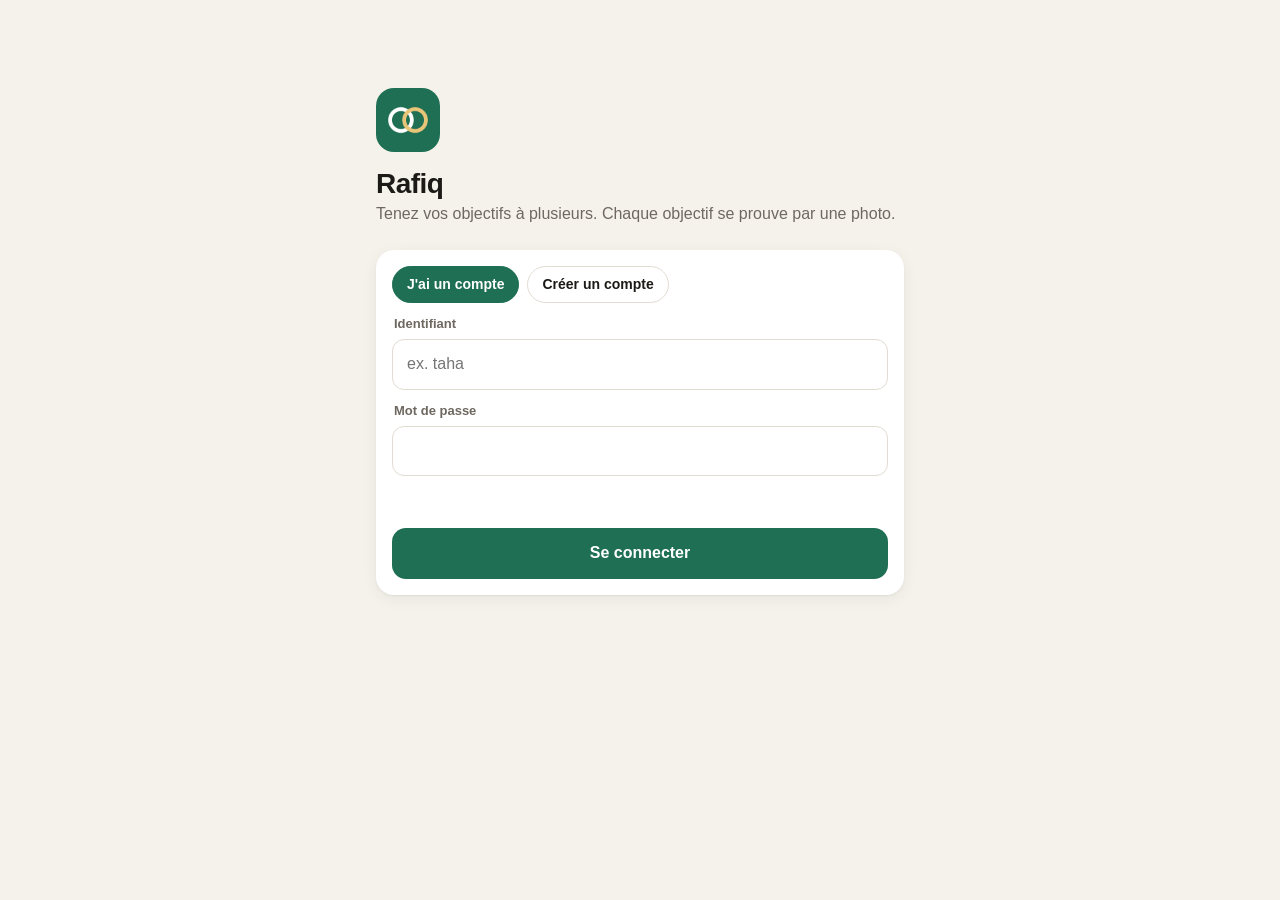
==== index.html @ 392044e3 "Preuves : galerie par jour, grille par personne, visionneuse plein écran Co-Authored-By: Claude Opus" ====
<!doctype html>
<html lang="fr">
<head>
  <meta charset="utf-8">
  <meta name="viewport" content="width=device-width, initial-scale=1, viewport-fit=cover">
  <title>Rafiq</title>
  <meta name="description" content="Tenir ses objectifs à plusieurs, avec des preuves.">
  <meta name="theme-color" content="#1F6F54">
  <meta name="apple-mobile-web-app-capable" content="yes">
  <meta name="mobile-web-app-capable" content="yes">
  <meta name="apple-mobile-web-app-status-bar-style" content="default">
  <meta name="apple-mobile-web-app-title" content="Rafiq">
  <link rel="apple-touch-icon" href="icones/apple-180.png">
  <link rel="icon" href="icones/192.png">
  <link rel="manifest" href="manifest.webmanifest">
  <link rel="stylesheet" href="style.css?v=2">
</head>
<body>
  <div id="app"></div>
  <div id="toast" role="status" aria-live="polite"></div>
  <script src="config.js?v=1"></script>
  <script src="vendor/supabase.js"></script>
  <script src="vendor/adhan.js"></script>
  <script src="app.js?v=2"></script>
</body>
</html>
---- style.css ----
:root {
  --fond: #F5F2EC;
  --carte: #FFFFFF;
  --carte-2: #EFEBE3;
  --encre: #1C1A17;
  --doux: #6E6860;
  --trait: #E2DDD3;
  --vert: #1F6F54;
  --vert-clair: #DDEEE6;
  --or: #B9862A;
  --or-clair: #F6EBD3;
  --rouge: #B4442E;
  --rouge-clair: #F7E1DB;
  --bleu: #2F6DB5;
  --bleu-clair: #DEE8F5;
  --prune: #8A4FA3;
  --prune-clair: #EEE3F3;
  --ombre: 0 1px 2px rgba(28, 26, 23, .06), 0 4px 16px rgba(28, 26, 23, .06);
  --r: 18px;
  --haut: env(safe-area-inset-top, 0px);
  --bas: env(safe-area-inset-bottom, 0px);
  color-scheme: light;
}
@media (prefers-color-scheme: dark) {
  :root {
    --fond: #121311; --carte: #1C1E1B; --carte-2: #262925; --encre: #F1EFEA; --doux: #A19C93;
    --trait: #30332E; --vert: #4CB58C; --vert-clair: #1D3A2F; --or: #E0B45A; --or-clair: #3A2F18;
    --rouge: #E57A62; --rouge-clair: #3D211B; --bleu: #6FA6E8; --bleu-clair: #1C2B3D;
    --prune: #C08AD8; --prune-clair: #33223B; --ombre: none; color-scheme: dark;
  }
}

* { box-sizing: border-box; -webkit-tap-highlight-color: transparent; }
html, body { margin: 0; background: var(--fond); color: var(--encre); }
body {
  font: 16px/1.4 -apple-system, BlinkMacSystemFont, "SF Pro Text", "Segoe UI", Roboto, sans-serif;
  min-height: 100dvh; overscroll-behavior-y: none;
}
button, input, select, textarea { font: inherit; color: inherit; }
img { display: block; max-width: 100%; }
h1, h2, h3 { margin: 0; letter-spacing: -.02em; }
h1 { font-size: 28px; font-weight: 750; }
h2 { font-size: 20px; font-weight: 700; }
h3 { font-size: 13px; font-weight: 650; text-transform: uppercase; letter-spacing: .06em; color: var(--doux); }
.doux { color: var(--doux); }
.petit { font-size: 13px; }
.centre { text-align: center; }
.chiffre { font-variant-numeric: tabular-nums; }

/* ---------- Mise en page ---------- */
.page { padding: calc(var(--haut) + 16px) 16px calc(var(--bas) + 96px); max-width: 560px; margin: 0 auto; }
.page.sans-onglets { padding-bottom: calc(var(--bas) + 32px); }
.pile > * + * { margin-top: 12px; }
.pile-l > * + * { margin-top: 24px; }
.ligne { display: flex; align-items: center; gap: 12px; }
.ligne.entre { justify-content: space-between; }
.grille-2 { display: grid; grid-template-columns: 1fr 1fr; gap: 10px; }
.entete { display: flex; align-items: flex-end; justify-content: space-between; gap: 12px; margin-bottom: 18px; }
.entete .sous { font-size: 14px; color: var(--doux); margin-top: 2px; }

.carte { background: var(--carte); border-radius: var(--r); box-shadow: var(--ombre); padding: 16px; }
.carte.plate { box-shadow: none; background: var(--carte-2); }

/* ---------- Boutons ---------- */
.btn {
  appearance: none; border: 0; border-radius: 14px; padding: 14px 18px; font-weight: 650;
  background: var(--vert); color: #fff; width: 100%; cursor: pointer; display: inline-flex;
  align-items: center; justify-content: center; gap: 8px; min-height: 50px;
  transition: transform .12s ease, opacity .2s;
}
.btn:active { transform: scale(.98); }
.btn[disabled] { opacity: .5; }
.btn.second { background: var(--carte-2); color: var(--encre); }
.btn.danger { background: var(--rouge-clair); color: var(--rouge); }
.btn.petit { width: auto; min-height: 38px; padding: 8px 14px; font-size: 14px; border-radius: 12px; }
.btn.rond { width: 44px; height: 44px; min-height: 44px; padding: 0; border-radius: 50%; flex: none; }
.lien { background: none; border: 0; color: var(--vert); font-weight: 600; padding: 6px 0; cursor: pointer; }

/* ---------- Formulaires ---------- */
label.champ { display: block; }
label.champ > span { display: block; font-size: 13px; font-weight: 600; color: var(--doux); margin: 0 0 6px 2px; }
input, select, textarea {
  width: 100%; border: 1px solid var(--trait); background: var(--carte); border-radius: 12px;
  padding: 13px 14px; font-size: 16px; outline: none; min-height: 48px;
}
input:focus, select:focus, textarea:focus { border-color: var(--vert); box-shadow: 0 0 0 3px var(--vert-clair); }
input[type=time], input[type=date] { -webkit-appearance: none; min-width: 0; }
.grille-2 > *, .edit-obj .grille-3 > * { min-width: 0; }
.duel:has(> div:only-child) { grid-template-columns: 1fr; }
.erreur { color: var(--rouge); font-size: 14px; min-height: 1em; }

/* ---------- Onglets du bas ---------- */
.onglets {
  position: fixed; left: 0; right: 0; bottom: 0; z-index: 10;
  background: color-mix(in srgb, var(--carte) 88%, transparent);
  -webkit-backdrop-filter: saturate(1.6) blur(18px); backdrop-filter: saturate(1.6) blur(18px);
  border-top: 1px solid var(--trait); padding: 6px 8px calc(var(--bas) + 6px);
  display: grid; grid-template-columns: repeat(4, 1fr);
}
.onglets a {
  text-decoration: none; color: var(--doux); font-size: 11px; font-weight: 600;
  display: flex; flex-direction: column; align-items: center; gap: 2px; padding: 6px 0;
}
.onglets a svg { width: 26px; height: 26px; }
.onglets a.actif { color: var(--vert); }

/* ---------- Carte partenaire (remplace le widget) ---------- */
.partenaire { position: relative; border-radius: 22px; overflow: hidden; background: var(--carte-2); aspect-ratio: 4 / 5; box-shadow: var(--ombre); }
.partenaire img { width: 100%; height: 100%; object-fit: cover; }
.partenaire .voile { position: absolute; inset: auto 0 0 0; padding: 48px 16px 16px; color: #fff; background: linear-gradient(transparent, rgba(0,0,0,.72)); }
.partenaire .voile b { font-size: 20px; }
.partenaire .vide { position: absolute; inset: 0; display: grid; place-items: center; text-align: center; padding: 24px; color: var(--doux); }
.defile { display: flex; gap: 10px; overflow-x: auto; scroll-snap-type: x mandatory; margin-left: -16px; margin-right: -16px; padding: 0 16px; scrollbar-width: none; }
.defile::-webkit-scrollbar { display: none; }
.defile > * { scroll-snap-align: start; flex: 0 0 86%; }
.defile > *:only-child { flex-basis: 100%; }

/* ---------- Scores ---------- */
.duel { display: grid; grid-template-columns: 1fr auto 1fr; align-items: center; gap: 8px; }
.duel .qui { font-size: 13px; color: var(--doux); font-weight: 600; }
.duel .pts { font-size: 34px; font-weight: 750; letter-spacing: -.03em; }
.duel .vs { font-size: 13px; color: var(--doux); }
.barre { height: 8px; border-radius: 99px; background: var(--carte-2); overflow: hidden; display: flex; }
.barre i { display: block; height: 100%; background: var(--vert); }
.barre i + i { background: var(--or); }

/* ---------- Horaires de prière ---------- */
.prieres { display: grid; grid-template-columns: repeat(5, 1fr); gap: 6px; }
.prieres div { text-align: center; padding: 8px 2px; border-radius: 12px; background: var(--carte-2); }
.prieres div b { display: block; font-size: 15px; font-variant-numeric: tabular-nums; }
.prieres div span { font-size: 11px; color: var(--doux); font-weight: 600; }
.prieres div.maintenant { background: var(--vert); color: #fff; }
.prieres div.maintenant span { color: rgba(255,255,255,.8); }

/* ---------- Objectifs ---------- */
.objectif { display: flex; align-items: center; gap: 12px; padding: 12px 0; }
.objectif + .objectif { border-top: 1px solid var(--trait); }
.objectif .emoji { width: 42px; height: 42px; border-radius: 12px; background: var(--carte-2); display: grid; place-items: center; font-size: 21px; flex: none; }
.objectif .txt { flex: 1; min-width: 0; }
.objectif .txt b { display: block; font-weight: 620; }
.objectif .txt small { color: var(--doux); font-size: 13px; }
.badge { font-size: 12px; font-weight: 700; padding: 4px 9px; border-radius: 99px; white-space: nowrap; }
.badge.ok { background: var(--vert-clair); color: var(--vert); }
.badge.retard { background: var(--or-clair); color: var(--or); }
.badge.refus { background: var(--rouge-clair); color: var(--rouge); }
.badge.neutre { background: var(--carte-2); color: var(--doux); }
.objectif.fait .emoji { background: var(--vert-clair); }

.mini-suivi { display: flex; flex-wrap: wrap; gap: 6px; }
.mini-suivi span { font-size: 18px; width: 34px; height: 34px; border-radius: 10px; display: grid; place-items: center; background: var(--carte-2); filter: grayscale(1); opacity: .45; }
.mini-suivi span.ok { filter: none; opacity: 1; background: var(--vert-clair); }
.mini-suivi span.retard { filter: none; opacity: 1; background: var(--or-clair); }

/* ---------- Fil ---------- */
.post { background: var(--carte); border-radius: var(--r); overflow: hidden; box-shadow: var(--ombre); }
.post .tete { padding: 12px 14px; display: flex; align-items: center; gap: 10px; }
.post .tete .av { width: 34px; height: 34px; border-radius: 50%; background: var(--vert-clair); color: var(--vert); display: grid; place-items: center; font-weight: 750; flex: none; }
.post img { width: 100%; aspect-ratio: 4/5; object-fit: cover; background: var(--carte-2); }
.post.refusee img { filter: grayscale(1) brightness(.7); }
.post .pied { padding: 10px 14px 14px; display: flex; justify-content: space-between; align-items: center; gap: 8px; }
.post.surligne { outline: 3px solid var(--vert); }

/* ---------- Caméra ---------- */
.camera { position: fixed; inset: 0; z-index: 50; background: #000; color: #fff; display: flex; flex-direction: column; }
.camera .vue { position: relative; flex: 1; overflow: hidden; }
.camera video, .camera canvas.apercu { position: absolute; inset: 0; width: 100%; height: 100%; object-fit: cover; }
.camera canvas.apercu { object-fit: contain; background: #000; }
.camera .haut { position: absolute; top: 0; left: 0; right: 0; padding: calc(var(--haut) + 12px) 16px 12px; display: flex; justify-content: space-between; align-items: center; z-index: 2; background: linear-gradient(rgba(0,0,0,.5), transparent); }
.camera .tampon-vif { position: absolute; left: 0; right: 0; bottom: 0; padding: 20px; z-index: 2; pointer-events: none; text-shadow: 0 2px 10px rgba(0,0,0,.6); }
.camera .tampon-vif .h { font-size: 64px; font-weight: 800; letter-spacing: -.04em; line-height: 1; font-variant-numeric: tabular-nums; }
.camera .bas { padding: 18px 24px calc(var(--bas) + 22px); display: flex; align-items: center; justify-content: space-between; gap: 16px; }
.camera .declencheur { width: 76px; height: 76px; border-radius: 50%; border: 5px solid #fff; background: rgba(255,255,255,.25); cursor: pointer; }
.camera .declencheur:active { background: #fff; }
.camera .cercle { width: 48px; height: 48px; border-radius: 50%; border: 0; background: rgba(255,255,255,.18); color: #fff; display: grid; place-items: center; cursor: pointer; }
.camera .cercle svg { width: 24px; height: 24px; }
.camera .btn { min-height: 54px; }

/* ---------- Divers ---------- */
#toast {
  position: fixed; left: 16px; right: 16px; bottom: calc(var(--bas) + 92px); z-index: 99; margin: 0 auto; max-width: 480px;
  background: var(--encre); color: var(--fond); padding: 13px 16px; border-radius: 14px; font-weight: 600; font-size: 15px;
  opacity: 0; transform: translateY(10px); transition: .25s; pointer-events: none; text-align: center;
}
#toast.vu { opacity: 1; transform: none; }
.logo { width: 64px; height: 64px; border-radius: 18px; }
.chip { display: inline-flex; align-items: center; gap: 6px; padding: 6px 11px; border-radius: 99px; background: var(--carte-2); font-size: 13px; font-weight: 600; }
.code { font-size: 34px; font-weight: 800; letter-spacing: .18em; font-variant-numeric: tabular-nums; }
.enjeu { background: linear-gradient(135deg, var(--or-clair), var(--carte)); }
.sep { height: 1px; background: var(--trait); margin: 4px 0; }
.choix { display: flex; gap: 8px; flex-wrap: wrap; }
.choix button { border: 1px solid var(--trait); background: var(--carte); border-radius: 99px; padding: 8px 14px; font-size: 14px; font-weight: 600; cursor: pointer; }
.choix button.on { background: var(--vert); color: #fff; border-color: var(--vert); }
.tableau { width: 100%; border-collapse: collapse; font-size: 14px; font-variant-numeric: tabular-nums; }
.tableau th, .tableau td { padding: 8px 4px; text-align: center; border-bottom: 1px solid var(--trait); }
.tableau th:first-child, .tableau td:first-child { text-align: left; }
.chargement { display: grid; place-items: center; min-height: 60dvh; color: var(--doux); }
.edit-obj { border: 1px solid var(--trait); border-radius: 14px; padding: 12px; }
.edit-obj .grille-3 { display: grid; grid-template-columns: 1fr 1fr; gap: 8px; margin-top: 8px; }


/* ---------- Preuves : galerie par jour ---------- */
@property --p { syntax: "<number>"; inherits: true; initial-value: 0; }
.t-vert { --c: var(--vert); --c2: var(--vert-clair); }
.t-or { --c: var(--or); --c2: var(--or-clair); }
.t-bleu { --c: var(--bleu); --c2: var(--bleu-clair); }
.t-prune { --c: var(--prune); --c2: var(--prune-clair); }
html.fige, html.fige body { overflow: hidden; }

.frise-zone {
  position: sticky; top: 0; z-index: 5; margin: 6px -16px 0; padding: calc(var(--haut) + 8px) 0 8px;
  background: color-mix(in srgb, var(--fond) 84%, transparent);
  -webkit-backdrop-filter: saturate(1.6) blur(16px); backdrop-filter: saturate(1.6) blur(16px);
}
.frise {
  position: relative; display: flex; gap: 4px; overflow-x: auto; padding: 2px 16px; scrollbar-width: none;
  -webkit-mask-image: linear-gradient(90deg, transparent, #000 18px, #000 calc(100% - 18px), transparent);
  mask-image: linear-gradient(90deg, transparent, #000 18px, #000 calc(100% - 18px), transparent);
}
.frise::-webkit-scrollbar { display: none; }
.jour-f {
  flex: none; appearance: none; border: 0; background: transparent; color: var(--encre); cursor: pointer;
  width: 50px; padding: 7px 0 8px; border-radius: 18px; display: flex; flex-direction: column; align-items: center; gap: 5px;
  transition: background .25s, color .25s, transform .15s;
}
.jour-f:active { transform: scale(.93); }
.jour-f .js { font-size: 11px; font-weight: 700; text-transform: uppercase; letter-spacing: .04em; color: var(--doux); }
.jour-f .anneau {
  position: relative; width: 36px; height: 36px; border-radius: 50%; display: grid; place-items: center;
  background: conic-gradient(var(--vert) calc(var(--p) * 1%), var(--trait) 0);
}
.jour-f .anneau::before { content: ""; position: absolute; inset: 3px; border-radius: 50%; background: var(--fond); transition: background .25s; }
.jour-f .anneau b { position: relative; font-size: 15px; font-variant-numeric: tabular-nums; }
.jour-f.on { background: var(--encre); color: var(--fond); }
.jour-f.on .js { color: color-mix(in srgb, var(--fond) 70%, transparent); }
.jour-f.on .anneau { background: conic-gradient(var(--vert) calc(var(--p) * 1%), color-mix(in srgb, var(--fond) 22%, transparent) 0); }
.jour-f.on .anneau::before { background: var(--encre); }

.jour-titre { display: flex; align-items: center; gap: 12px; margin-top: 14px; }
.jour-titre > div { flex: 1; text-align: center; }
.jour-titre h2 { font-size: 26px; font-weight: 780; }
.jour-titre .btn.rond { font-size: 24px; line-height: 1; padding-bottom: 3px; }
.jour-titre .btn[disabled] { opacity: .25; }

.mur { margin-top: 26px; }
.mur-tete { display: flex; align-items: center; gap: 12px; margin-bottom: 10px; }
.mur-tete .av { width: 40px; height: 40px; border-radius: 14px; background: var(--c2); color: var(--c); display: grid; place-items: center; font-weight: 800; font-size: 17px; flex: none; }
.mur-tete .txt { flex: 1; min-width: 0; }
.mur-tete b { display: block; font-size: 17px; }
.mur-tete small { color: var(--doux); font-size: 13px; font-variant-numeric: tabular-nums; }
.anneau-m {
  position: relative; width: 46px; height: 46px; border-radius: 50%; flex: none; display: grid; place-items: center;
  background: conic-gradient(var(--c) calc(var(--p) * 1%), var(--carte-2) 0);
}
.anneau-m::before { content: ""; position: absolute; inset: 4px; border-radius: 50%; background: var(--fond); }
.anneau-m span { position: relative; font-size: 11px; font-weight: 800; font-variant-numeric: tabular-nums; }
.anneau-m.apparait { animation: remplir .9s cubic-bezier(.2,.8,.2,1) both; }
@keyframes remplir { from { --p: 0; } }

.grille-p { display: grid; grid-template-columns: repeat(3, 1fr); gap: 6px; }
.tuile {
  position: relative; display: block; width: 100%; aspect-ratio: 4 / 5; padding: 0; border: 0; border-radius: 14px;
  overflow: hidden; background: var(--carte-2); cursor: zoom-in; color: #fff; transition: transform .15s;
}
.tuile:active { transform: scale(.96); }
.tuile:focus-visible { outline: 3px solid var(--c); outline-offset: 2px; }
.tuile img { width: 100%; height: 100%; object-fit: cover; opacity: 0; transform: scale(1.06); transition: opacity .4s, transform .6s cubic-bezier(.2,.8,.2,1); }
.tuile img.ok { opacity: 1; transform: none; }
.tuile.refusee img { filter: grayscale(1) brightness(.55); }
.tag-e {
  position: absolute; top: 6px; left: 6px; width: 24px; height: 24px; border-radius: 8px; display: grid; place-items: center; font-size: 13px;
  background: rgba(0,0,0,.3); -webkit-backdrop-filter: blur(8px); backdrop-filter: blur(8px);
}
.tag-h {
  position: absolute; top: 6px; right: 6px; padding: 3px 7px; border-radius: 99px;
  font-size: 11px; font-weight: 700; font-variant-numeric: tabular-nums; letter-spacing: .01em;
  background: rgba(0,0,0,.36); -webkit-backdrop-filter: blur(10px) saturate(1.4); backdrop-filter: blur(10px) saturate(1.4);
}
.tag-s {
  position: absolute; left: 6px; bottom: 6px; padding: 3px 8px; border-radius: 99px; white-space: nowrap;
  font-size: 10.5px; font-weight: 800; letter-spacing: .01em; box-shadow: 0 2px 8px rgba(0,0,0,.25);
}
.tag-s.ok { background: #4CD49A; color: #07301F; }
.tag-s.retard { background: #F2BE4E; color: #3A2A06; }
.tag-s.neutre { background: rgba(255,255,255,.85); color: #3A3833; }
.tampon {
  position: absolute; top: 50%; left: 50%; transform: translate(-50%, -50%) rotate(-10deg);
  border: 2px solid #FF7A62; color: #FF7A62; border-radius: 6px; padding: 2px 7px;
  font-size: 11px; font-weight: 850; text-transform: uppercase; letter-spacing: .1em;
}
.tuile.vide {
  cursor: default; background: transparent; border: 1.5px dashed var(--trait); color: var(--doux);
  display: flex; flex-direction: column; align-items: center; justify-content: center; gap: 4px; padding: 8px; text-align: center;
}
.tuile.vide:active { transform: none; }
.tuile.vide .e { font-size: 22px; filter: grayscale(1); opacity: .45; }
.tuile.vide small { font-size: 11px; font-weight: 650; line-height: 1.2; display: -webkit-box; -webkit-line-clamp: 2; -webkit-box-orient: vertical; overflow: hidden; }
.tuile.vide em { font-style: normal; font-size: 10px; font-weight: 800; text-transform: uppercase; letter-spacing: .07em; opacity: .7; }
.tuile.vide.rate em { color: var(--rouge); opacity: .85; }
.apparait { animation: apparait .5s cubic-bezier(.2,.8,.2,1) both; animation-delay: calc(var(--i, 0) * 40ms); }
@keyframes apparait { from { opacity: 0; transform: translateY(12px) scale(.94); } }

/* ---------- Visionneuse ---------- */
.visio { position: fixed; inset: 0; z-index: 60; color: #fff; overscroll-behavior: contain; touch-action: none; --chrome: 1; }
.visio-fond { position: absolute; inset: 0; background: #0B0B0A; animation: fondu .3s ease both; }
.visio-ambiance {
  position: absolute; inset: -12%; background: center / cover no-repeat; opacity: .55;
  filter: blur(48px) saturate(1.5) brightness(.5); animation: fondu .5s ease both; transition: background-image .4s;
}
.visio-piste {
  position: absolute; inset: 0; display: flex; overflow-x: auto; overflow-y: hidden; scroll-snap-type: x mandatory;
  scrollbar-width: none; touch-action: pan-x; overscroll-behavior: contain;
}
.visio-piste::-webkit-scrollbar { display: none; }
.visio-diapo { flex: 0 0 100%; margin: 0; display: grid; place-items: center; scroll-snap-align: center; scroll-snap-stop: always; padding: calc(var(--haut) + 70px) 0 calc(var(--bas) + 140px); }
.visio-diapo img {
  width: min(calc(100vw - 20px), calc((100dvh - var(--haut) - var(--bas) - 220px) * .8)); aspect-ratio: 4 / 5; object-fit: cover;
  border-radius: 18px; box-shadow: 0 24px 70px rgba(0,0,0,.55); user-select: none; -webkit-user-select: none; -webkit-user-drag: none; will-change: transform;
}
.visio-haut, .visio-bas { position: absolute; left: 0; right: 0; z-index: 2; opacity: var(--chrome); }
.visio-haut > *, .visio-bas > * { animation: monte .4s .12s cubic-bezier(.2,.8,.2,1) both; }
.visio-haut { top: 0; padding: calc(var(--haut) + 10px) 14px 28px; background: linear-gradient(rgba(0,0,0,.55), transparent); }
.visio-barres { display: flex; gap: 4px; margin-bottom: 12px; }
.visio-barres i { flex: 1; height: 3px; border-radius: 3px; background: rgba(255,255,255,.25); transition: background .25s; }
.visio-barres i.vu { background: rgba(255,255,255,.6); }
.visio-barres i.on { background: #fff; }
.visio-haut .ligne { gap: 10px; }
.visio-haut .av { width: 38px; height: 38px; border-radius: 13px; background: var(--c); color: #fff; display: grid; place-items: center; font-weight: 800; flex: none; }
.visio-haut .txt { flex: 1; min-width: 0; }
.visio-haut .txt b { display: block; }
.visio-haut .txt small { display: block; color: rgba(255,255,255,.75); font-size: 13px; white-space: nowrap; overflow: hidden; text-overflow: ellipsis; }
.visio-compte { font-size: 13px; font-weight: 700; color: rgba(255,255,255,.7); }
.visio .cercle {
  width: 40px; height: 40px; border-radius: 50%; border: 0; color: #fff; cursor: pointer; display: grid; place-items: center; flex: none;
  background: rgba(255,255,255,.16); -webkit-backdrop-filter: blur(12px); backdrop-filter: blur(12px);
}
.visio .cercle svg { width: 20px; height: 20px; }
.visio-bas { bottom: 0; padding: 44px 18px calc(var(--bas) + 18px); background: linear-gradient(transparent, rgba(0,0,0,.7)); }
.visio-heure { font-size: 46px; font-weight: 800; letter-spacing: -.04em; line-height: 1; font-variant-numeric: tabular-nums; }
.visio-bas .doux-b { color: rgba(255,255,255,.72); font-size: 14px; margin-top: 4px; }
.visio-bas .ligne { margin-top: 12px; gap: 8px; }
.visio-bas .badge { font-size: 13px; padding: 6px 11px; }
.visio-motif { margin: 10px 0 0; font-size: 14px; color: rgba(255,255,255,.85); }
.visio-nav { display: none; }
@media (hover: hover) and (pointer: fine) {
  .visio-nav {
    display: grid; place-items: center; position: absolute; top: 50%; z-index: 3; width: 48px; height: 48px; margin-top: -24px;
    border: 0; border-radius: 50%; background: rgba(255,255,255,.14); color: #fff; font-size: 28px; cursor: pointer;
    -webkit-backdrop-filter: blur(12px); backdrop-filter: blur(12px); transition: background .2s, opacity .2s;
  }
  .visio-nav:hover { background: rgba(255,255,255,.26); }
  .visio-nav[disabled] { opacity: 0; pointer-events: none; }
  .visio-nav.prec { left: 18px; } .visio-nav.suiv { right: 18px; }
}
.visio.sort .visio-fond, .visio.sort .visio-ambiance, .visio.sort .visio-haut, .visio.sort .visio-bas, .visio.sort .visio-nav { animation: disparait .26s ease forwards; }
@keyframes fondu { from { opacity: 0; } }
@keyframes disparait { to { opacity: 0; } }
@keyframes monte { from { opacity: 0; transform: translateY(8px); } }

@media (prefers-reduced-motion: reduce) {
  *, *::before, *::after { transition: none !important; animation: none !important; }
}
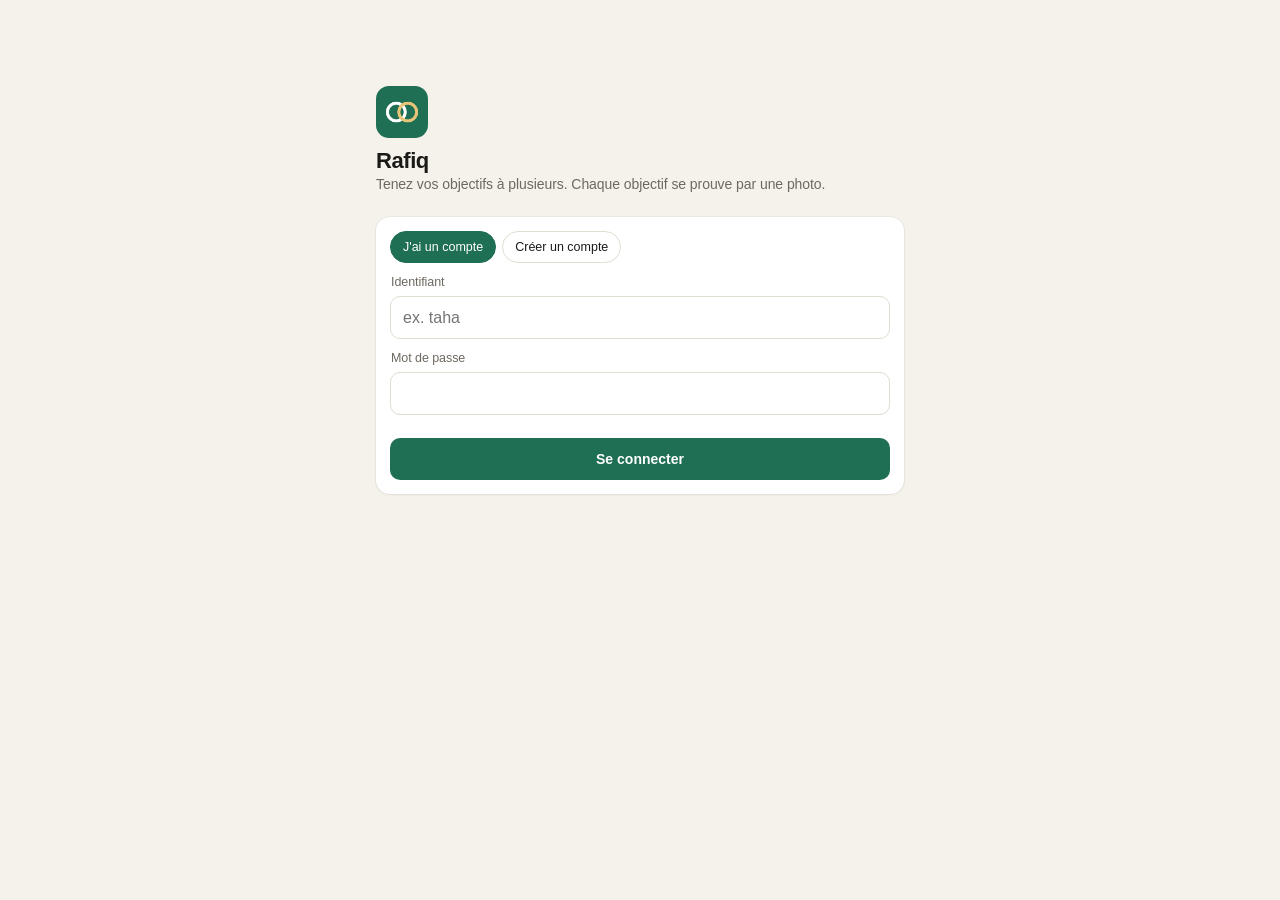
==== commit bed28b41: "Style plus fin et homogène : une seule échelle de tailles, d'arrondis et d'espacements Textes plus p" ====
--- a/index.html
+++ b/index.html
@@ -13,7 +13,7 @@
   <link rel="apple-touch-icon" href="icones/apple-180.png">
   <link rel="icon" href="icones/192.png">
   <link rel="manifest" href="manifest.webmanifest">
-  <link rel="stylesheet" href="style.css?v=2">
+  <link rel="stylesheet" href="style.css?v=7">
 </head>
 <body>
   <div id="app"></div>
@@ -21,6 +21,6 @@
   <script src="config.js?v=1"></script>
   <script src="vendor/supabase.js"></script>
   <script src="vendor/adhan.js"></script>
-  <script src="app.js?v=2"></script>
+  <script src="app.js?v=7"></script>
 </body>
 </html>
--- a/style.css
+++ b/style.css
@@ -15,8 +15,11 @@
   --bleu-clair: #DEE8F5;
   --prune: #8A4FA3;
   --prune-clair: #EEE3F3;
-  --ombre: 0 1px 2px rgba(28, 26, 23, .06), 0 4px 16px rgba(28, 26, 23, .06);
-  --r: 18px;
+  --ombre: 0 0 0 1px rgba(28, 26, 23, .045), 0 1px 3px rgba(28, 26, 23, .05);
+  /* Échelle unique : tailles de texte, arrondis, espacements */
+  --t-xs: 11px; --t-s: 12.5px; --t-m: 14px; --t-l: 16px; --t-xl: 22px;
+  --r: 14px; --r-m: 10px; --r-s: 8px;
+  --h-ctrl: 42px;
   --haut: env(safe-area-inset-top, 0px);
   --bas: env(safe-area-inset-bottom, 0px);
   color-scheme: light;
@@ -26,139 +29,147 @@
     --fond: #121311; --carte: #1C1E1B; --carte-2: #262925; --encre: #F1EFEA; --doux: #A19C93;
     --trait: #30332E; --vert: #4CB58C; --vert-clair: #1D3A2F; --or: #E0B45A; --or-clair: #3A2F18;
     --rouge: #E57A62; --rouge-clair: #3D211B; --bleu: #6FA6E8; --bleu-clair: #1C2B3D;
-    --prune: #C08AD8; --prune-clair: #33223B; --ombre: none; color-scheme: dark;
+    --prune: #C08AD8; --prune-clair: #33223B; --ombre: 0 0 0 1px rgba(255,255,255,.05); color-scheme: dark;
   }
 }
 
 * { box-sizing: border-box; -webkit-tap-highlight-color: transparent; }
 html, body { margin: 0; background: var(--fond); color: var(--encre); }
 body {
-  font: 16px/1.4 -apple-system, BlinkMacSystemFont, "SF Pro Text", "Segoe UI", Roboto, sans-serif;
-  min-height: 100dvh; overscroll-behavior-y: none;
+  font: 14px/1.45 -apple-system, BlinkMacSystemFont, "SF Pro Text", "Segoe UI", Roboto, sans-serif;
+  min-height: 100dvh; overscroll-behavior-y: none; letter-spacing: -.005em;
+  -webkit-font-smoothing: antialiased; -moz-osx-font-smoothing: grayscale;
 }
 button, input, select, textarea { font: inherit; color: inherit; }
 img { display: block; max-width: 100%; }
 h1, h2, h3 { margin: 0; letter-spacing: -.02em; }
-h1 { font-size: 28px; font-weight: 750; }
-h2 { font-size: 20px; font-weight: 700; }
-h3 { font-size: 13px; font-weight: 650; text-transform: uppercase; letter-spacing: .06em; color: var(--doux); }
+h1 { font-size: var(--t-xl); font-weight: 700; line-height: 1.2; }
+h2 { font-size: var(--t-l); font-weight: 650; }
+h3 { font-size: var(--t-xs); font-weight: 600; text-transform: uppercase; letter-spacing: .08em; color: var(--doux); }
+b, strong { font-weight: 600; }
 .doux { color: var(--doux); }
-.petit { font-size: 13px; }
+.petit { font-size: var(--t-s); }
 .centre { text-align: center; }
 .chiffre { font-variant-numeric: tabular-nums; }
 
 /* ---------- Mise en page ---------- */
-.page { padding: calc(var(--haut) + 16px) 16px calc(var(--bas) + 96px); max-width: 560px; margin: 0 auto; }
+.page { padding: calc(var(--haut) + 14px) 16px calc(var(--bas) + 84px); max-width: 560px; margin: 0 auto; }
 .page.sans-onglets { padding-bottom: calc(var(--bas) + 32px); }
-.pile > * + * { margin-top: 12px; }
-.pile-l > * + * { margin-top: 24px; }
-.ligne { display: flex; align-items: center; gap: 12px; }
+.pile > * + * { margin-top: 10px; }
+.pile-l > * + * { margin-top: 22px; }
+.ligne { display: flex; align-items: center; gap: 10px; }
 .ligne.entre { justify-content: space-between; }
-.grille-2 { display: grid; grid-template-columns: 1fr 1fr; gap: 10px; }
-.entete { display: flex; align-items: flex-end; justify-content: space-between; gap: 12px; margin-bottom: 18px; }
-.entete .sous { font-size: 14px; color: var(--doux); margin-top: 2px; }
-
-.carte { background: var(--carte); border-radius: var(--r); box-shadow: var(--ombre); padding: 16px; }
+.grille-2 { display: grid; grid-template-columns: 1fr 1fr; gap: 8px; }
+.entete { display: flex; align-items: flex-end; justify-content: space-between; gap: 12px; margin-bottom: 14px; }
+.entete .lien { font-size: var(--t-s); padding: 2px 0 6px; display: inline-block; text-decoration: none; }
+.entete .sous { font-size: var(--t-s); color: var(--doux); margin-top: 3px; }
+
+.carte { background: var(--carte); border-radius: var(--r); box-shadow: var(--ombre); padding: 14px; }
 .carte.plate { box-shadow: none; background: var(--carte-2); }
 
 /* ---------- Boutons ---------- */
 .btn {
-  appearance: none; border: 0; border-radius: 14px; padding: 14px 18px; font-weight: 650;
+  appearance: none; border: 0; border-radius: var(--r-m); padding: 10px 16px; font-weight: 600; font-size: var(--t-m);
   background: var(--vert); color: #fff; width: 100%; cursor: pointer; display: inline-flex;
-  align-items: center; justify-content: center; gap: 8px; min-height: 50px;
+  align-items: center; justify-content: center; gap: 6px; min-height: var(--h-ctrl);
   transition: transform .12s ease, opacity .2s;
 }
 .btn:active { transform: scale(.98); }
 .btn[disabled] { opacity: .5; }
 .btn.second { background: var(--carte-2); color: var(--encre); }
 .btn.danger { background: var(--rouge-clair); color: var(--rouge); }
-.btn.petit { width: auto; min-height: 38px; padding: 8px 14px; font-size: 14px; border-radius: 12px; }
-.btn.rond { width: 44px; height: 44px; min-height: 44px; padding: 0; border-radius: 50%; flex: none; }
-.lien { background: none; border: 0; color: var(--vert); font-weight: 600; padding: 6px 0; cursor: pointer; }
+.btn.petit { width: auto; min-height: 32px; padding: 6px 12px; font-size: var(--t-s); border-radius: var(--r-s); }
+.btn svg { width: 16px; height: 16px; }
+.btn.rond { width: 36px; height: 36px; min-height: 36px; padding: 0; border-radius: 50%; flex: none; }
+.lien { background: none; border: 0; color: var(--vert); font-weight: 600; font-size: var(--t-s); padding: 4px 0; cursor: pointer; }
 
 /* ---------- Formulaires ---------- */
 label.champ { display: block; }
-label.champ > span { display: block; font-size: 13px; font-weight: 600; color: var(--doux); margin: 0 0 6px 2px; }
+label.champ > span { display: block; font-size: var(--t-s); font-weight: 500; color: var(--doux); margin: 0 0 5px 1px; }
 input, select, textarea {
-  width: 100%; border: 1px solid var(--trait); background: var(--carte); border-radius: 12px;
-  padding: 13px 14px; font-size: 16px; outline: none; min-height: 48px;
+  width: 100%; border: 1px solid var(--trait); background: var(--carte); border-radius: var(--r-m);
+  padding: 9px 12px; font-size: 16px; outline: none; min-height: var(--h-ctrl);
 }
 input:focus, select:focus, textarea:focus { border-color: var(--vert); box-shadow: 0 0 0 3px var(--vert-clair); }
 input[type=time], input[type=date] { -webkit-appearance: none; min-width: 0; }
 .grille-2 > *, .edit-obj .grille-3 > * { min-width: 0; }
 .duel:has(> div:only-child) { grid-template-columns: 1fr; }
-.erreur { color: var(--rouge); font-size: 14px; min-height: 1em; }
+.erreur { color: var(--rouge); font-size: var(--t-s); min-height: 1em; margin: 0; }
 
 /* ---------- Onglets du bas ---------- */
 .onglets {
   position: fixed; left: 0; right: 0; bottom: 0; z-index: 10;
   background: color-mix(in srgb, var(--carte) 88%, transparent);
   -webkit-backdrop-filter: saturate(1.6) blur(18px); backdrop-filter: saturate(1.6) blur(18px);
-  border-top: 1px solid var(--trait); padding: 6px 8px calc(var(--bas) + 6px);
+  border-top: 1px solid var(--trait); padding: 4px 8px calc(var(--bas) + 4px);
   display: grid; grid-template-columns: repeat(4, 1fr);
 }
 .onglets a {
-  text-decoration: none; color: var(--doux); font-size: 11px; font-weight: 600;
+  text-decoration: none; color: var(--doux); font-size: 10px; font-weight: 500; letter-spacing: .01em;
   display: flex; flex-direction: column; align-items: center; gap: 2px; padding: 6px 0;
 }
-.onglets a svg { width: 26px; height: 26px; }
+.onglets a svg { width: 21px; height: 21px; stroke-width: 1.8; }
 .onglets a.actif { color: var(--vert); }
 
 /* ---------- Carte partenaire (remplace le widget) ---------- */
-.partenaire { position: relative; border-radius: 22px; overflow: hidden; background: var(--carte-2); aspect-ratio: 4 / 5; box-shadow: var(--ombre); }
+.partenaire { position: relative; border-radius: var(--r); overflow: hidden; background: var(--carte-2); aspect-ratio: 4 / 5; box-shadow: var(--ombre); }
 .partenaire img { width: 100%; height: 100%; object-fit: cover; }
 .partenaire .voile { position: absolute; inset: auto 0 0 0; padding: 48px 16px 16px; color: #fff; background: linear-gradient(transparent, rgba(0,0,0,.72)); }
-.partenaire .voile b { font-size: 20px; }
-.partenaire .vide { position: absolute; inset: 0; display: grid; place-items: center; text-align: center; padding: 24px; color: var(--doux); }
-.defile { display: flex; gap: 10px; overflow-x: auto; scroll-snap-type: x mandatory; margin-left: -16px; margin-right: -16px; padding: 0 16px; scrollbar-width: none; }
+.partenaire .voile b { font-size: var(--t-l); }
+.partenaire .vide { position: absolute; inset: 0; display: grid; place-items: center; text-align: center; padding: 16px; color: var(--doux); font-size: var(--t-s); }
+.defile { display: flex; gap: 8px; overflow-x: auto; scroll-snap-type: x mandatory; margin-left: -16px; margin-right: -16px; padding: 0 16px; scrollbar-width: none; }
 .defile::-webkit-scrollbar { display: none; }
-.defile > * { scroll-snap-align: start; flex: 0 0 86%; }
-.defile > *:only-child { flex-basis: 100%; }
+.defile > * { scroll-snap-align: start; flex: 0 0 58%; }
+.defile > *:only-child { flex-basis: 72%; }
 
 /* ---------- Scores ---------- */
 .duel { display: grid; grid-template-columns: 1fr auto 1fr; align-items: center; gap: 8px; }
-.duel .qui { font-size: 13px; color: var(--doux); font-weight: 600; }
-.duel .pts { font-size: 34px; font-weight: 750; letter-spacing: -.03em; }
-.duel .vs { font-size: 13px; color: var(--doux); }
-.barre { height: 8px; border-radius: 99px; background: var(--carte-2); overflow: hidden; display: flex; }
+.duel .qui { font-size: var(--t-s); color: var(--doux); font-weight: 500; }
+.duel .pts { font-size: 28px; font-weight: 650; letter-spacing: -.03em; line-height: 1.15; }
+.podium { display: grid; gap: 2px; }
+.podium > div { padding: 7px 10px; border-radius: var(--r-s); }
+.podium > .moi { background: var(--vert-clair); }
+.duel .vs { font-size: var(--t-s); color: var(--doux); }
+.barre { height: 5px; border-radius: 99px; background: var(--carte-2); overflow: hidden; display: flex; }
 .barre i { display: block; height: 100%; background: var(--vert); }
 .barre i + i { background: var(--or); }
 
 /* ---------- Horaires de prière ---------- */
-.prieres { display: grid; grid-template-columns: repeat(5, 1fr); gap: 6px; }
-.prieres div { text-align: center; padding: 8px 2px; border-radius: 12px; background: var(--carte-2); }
-.prieres div b { display: block; font-size: 15px; font-variant-numeric: tabular-nums; }
-.prieres div span { font-size: 11px; color: var(--doux); font-weight: 600; }
+.prieres { display: grid; grid-template-columns: repeat(5, 1fr); gap: 4px; }
+.prieres div { text-align: center; padding: 7px 2px; border-radius: var(--r-m); background: var(--carte-2); }
+.prieres div b { display: block; font-size: var(--t-m); font-variant-numeric: tabular-nums; }
+.prieres div span { font-size: var(--t-xs); color: var(--doux); font-weight: 500; }
 .prieres div.maintenant { background: var(--vert); color: #fff; }
 .prieres div.maintenant span { color: rgba(255,255,255,.8); }
 
 /* ---------- Objectifs ---------- */
-.objectif { display: flex; align-items: center; gap: 12px; padding: 12px 0; }
+.objectif { display: flex; align-items: center; gap: 10px; padding: 9px 0; }
 .objectif + .objectif { border-top: 1px solid var(--trait); }
-.objectif .emoji { width: 42px; height: 42px; border-radius: 12px; background: var(--carte-2); display: grid; place-items: center; font-size: 21px; flex: none; }
+.objectif .emoji { width: 34px; height: 34px; border-radius: var(--r-s); background: var(--carte-2); display: grid; place-items: center; font-size: 17px; flex: none; }
 .objectif .txt { flex: 1; min-width: 0; }
-.objectif .txt b { display: block; font-weight: 620; }
-.objectif .txt small { color: var(--doux); font-size: 13px; }
-.badge { font-size: 12px; font-weight: 700; padding: 4px 9px; border-radius: 99px; white-space: nowrap; }
+.objectif .txt b { display: block; font-weight: 550; }
+.objectif .txt small { color: var(--doux); font-size: var(--t-s); line-height: 1.3; }
+.objectif .btn.petit { padding: 6px 10px; }
+.badge { font-size: var(--t-xs); font-weight: 600; padding: 3px 8px; border-radius: 99px; white-space: nowrap; }
 .badge.ok { background: var(--vert-clair); color: var(--vert); }
 .badge.retard { background: var(--or-clair); color: var(--or); }
 .badge.refus { background: var(--rouge-clair); color: var(--rouge); }
 .badge.neutre { background: var(--carte-2); color: var(--doux); }
 .objectif.fait .emoji { background: var(--vert-clair); }
 
-.mini-suivi { display: flex; flex-wrap: wrap; gap: 6px; }
-.mini-suivi span { font-size: 18px; width: 34px; height: 34px; border-radius: 10px; display: grid; place-items: center; background: var(--carte-2); filter: grayscale(1); opacity: .45; }
+.mini-suivi { display: flex; flex-wrap: wrap; gap: 4px; }
+.mini-suivi span { font-size: 14px; width: 28px; height: 28px; border-radius: var(--r-s); display: grid; place-items: center; background: var(--carte-2); filter: grayscale(1); opacity: .45; }
 .mini-suivi span.ok { filter: none; opacity: 1; background: var(--vert-clair); }
 .mini-suivi span.retard { filter: none; opacity: 1; background: var(--or-clair); }
 
 /* ---------- Fil ---------- */
 .post { background: var(--carte); border-radius: var(--r); overflow: hidden; box-shadow: var(--ombre); }
-.post .tete { padding: 12px 14px; display: flex; align-items: center; gap: 10px; }
-.post .tete .av { width: 34px; height: 34px; border-radius: 50%; background: var(--vert-clair); color: var(--vert); display: grid; place-items: center; font-weight: 750; flex: none; }
+.post .tete { padding: 10px 12px; display: flex; align-items: center; gap: 8px; }
+.post .tete .av { width: 28px; height: 28px; font-size: var(--t-s); border-radius: 50%; background: var(--vert-clair); color: var(--vert); display: grid; place-items: center; font-weight: 750; flex: none; }
 .post img { width: 100%; aspect-ratio: 4/5; object-fit: cover; background: var(--carte-2); }
 .post.refusee img { filter: grayscale(1) brightness(.7); }
-.post .pied { padding: 10px 14px 14px; display: flex; justify-content: space-between; align-items: center; gap: 8px; }
-.post.surligne { outline: 3px solid var(--vert); }
+.post .pied { padding: 9px 12px 10px; font-size: var(--t-m); display: flex; justify-content: space-between; align-items: center; gap: 8px; }
+.post.surligne { outline: 2px solid var(--vert); }
 
 /* ---------- Caméra ---------- */
 .camera { position: fixed; inset: 0; z-index: 50; background: #000; color: #fff; display: flex; flex-direction: column; }
@@ -167,34 +178,36 @@
 .camera canvas.apercu { object-fit: contain; background: #000; }
 .camera .haut { position: absolute; top: 0; left: 0; right: 0; padding: calc(var(--haut) + 12px) 16px 12px; display: flex; justify-content: space-between; align-items: center; z-index: 2; background: linear-gradient(rgba(0,0,0,.5), transparent); }
 .camera .tampon-vif { position: absolute; left: 0; right: 0; bottom: 0; padding: 20px; z-index: 2; pointer-events: none; text-shadow: 0 2px 10px rgba(0,0,0,.6); }
-.camera .tampon-vif .h { font-size: 64px; font-weight: 800; letter-spacing: -.04em; line-height: 1; font-variant-numeric: tabular-nums; }
+.camera .tampon-vif .h { font-size: 56px; font-weight: 700; letter-spacing: -.04em; line-height: 1; font-variant-numeric: tabular-nums; }
 .camera .bas { padding: 18px 24px calc(var(--bas) + 22px); display: flex; align-items: center; justify-content: space-between; gap: 16px; }
-.camera .declencheur { width: 76px; height: 76px; border-radius: 50%; border: 5px solid #fff; background: rgba(255,255,255,.25); cursor: pointer; }
+.camera .declencheur { width: 70px; height: 70px; border-radius: 50%; border: 4px solid #fff; background: rgba(255,255,255,.25); cursor: pointer; }
 .camera .declencheur:active { background: #fff; }
-.camera .cercle { width: 48px; height: 48px; border-radius: 50%; border: 0; background: rgba(255,255,255,.18); color: #fff; display: grid; place-items: center; cursor: pointer; }
-.camera .cercle svg { width: 24px; height: 24px; }
-.camera .btn { min-height: 54px; }
+.camera .cercle { width: 40px; height: 40px; border-radius: 50%; border: 0; background: rgba(255,255,255,.18); color: #fff; display: grid; place-items: center; cursor: pointer; }
+.camera .cercle svg { width: 20px; height: 20px; }
+.camera .btn { min-height: 46px; }
 
 /* ---------- Divers ---------- */
 #toast {
-  position: fixed; left: 16px; right: 16px; bottom: calc(var(--bas) + 92px); z-index: 99; margin: 0 auto; max-width: 480px;
-  background: var(--encre); color: var(--fond); padding: 13px 16px; border-radius: 14px; font-weight: 600; font-size: 15px;
+  position: fixed; left: 16px; right: 16px; bottom: calc(var(--bas) + 80px); z-index: 99; margin: 0 auto; max-width: 420px;
+  background: var(--encre); color: var(--fond); padding: 10px 14px; border-radius: var(--r-m); font-weight: 500; font-size: var(--t-m);
   opacity: 0; transform: translateY(10px); transition: .25s; pointer-events: none; text-align: center;
 }
 #toast.vu { opacity: 1; transform: none; }
-.logo { width: 64px; height: 64px; border-radius: 18px; }
-.chip { display: inline-flex; align-items: center; gap: 6px; padding: 6px 11px; border-radius: 99px; background: var(--carte-2); font-size: 13px; font-weight: 600; }
-.code { font-size: 34px; font-weight: 800; letter-spacing: .18em; font-variant-numeric: tabular-nums; }
+.logo { width: 52px; height: 52px; border-radius: 13px; }
+.chip { display: inline-flex; align-items: center; gap: 5px; padding: 3px 9px; border-radius: 99px; background: var(--carte-2); font-size: var(--t-xs); font-weight: 500; }
+.code { font-size: 26px; font-weight: 650; letter-spacing: .2em; font-variant-numeric: tabular-nums; }
 .enjeu { background: linear-gradient(135deg, var(--or-clair), var(--carte)); }
+.enjeu b { font-weight: 600; }
 .sep { height: 1px; background: var(--trait); margin: 4px 0; }
-.choix { display: flex; gap: 8px; flex-wrap: wrap; }
-.choix button { border: 1px solid var(--trait); background: var(--carte); border-radius: 99px; padding: 8px 14px; font-size: 14px; font-weight: 600; cursor: pointer; }
+.choix { display: flex; gap: 6px; flex-wrap: wrap; }
+.choix button { border: 1px solid var(--trait); background: var(--carte); border-radius: 99px; padding: 6px 12px; font-size: var(--t-s); font-weight: 500; cursor: pointer; }
 .choix button.on { background: var(--vert); color: #fff; border-color: var(--vert); }
-.tableau { width: 100%; border-collapse: collapse; font-size: 14px; font-variant-numeric: tabular-nums; }
-.tableau th, .tableau td { padding: 8px 4px; text-align: center; border-bottom: 1px solid var(--trait); }
+.tableau { width: 100%; border-collapse: collapse; font-size: var(--t-s); font-variant-numeric: tabular-nums; }
+.tableau th { font-weight: 500; color: var(--doux); }
+.tableau th, .tableau td { padding: 7px 4px; text-align: center; border-bottom: 1px solid var(--trait); }
 .tableau th:first-child, .tableau td:first-child { text-align: left; }
 .chargement { display: grid; place-items: center; min-height: 60dvh; color: var(--doux); }
-.edit-obj { border: 1px solid var(--trait); border-radius: 14px; padding: 12px; }
+.edit-obj { border: 1px solid var(--trait); border-radius: var(--r); padding: 12px; }
 .edit-obj .grille-3 { display: grid; grid-template-columns: 1fr 1fr; gap: 8px; margin-top: 8px; }
 
 
@@ -219,46 +232,46 @@
 .frise::-webkit-scrollbar { display: none; }
 .jour-f {
   flex: none; appearance: none; border: 0; background: transparent; color: var(--encre); cursor: pointer;
-  width: 50px; padding: 7px 0 8px; border-radius: 18px; display: flex; flex-direction: column; align-items: center; gap: 5px;
+  width: 44px; padding: 6px 0 7px; border-radius: var(--r); display: flex; flex-direction: column; align-items: center; gap: 5px;
   transition: background .25s, color .25s, transform .15s;
 }
 .jour-f:active { transform: scale(.93); }
-.jour-f .js { font-size: 11px; font-weight: 700; text-transform: uppercase; letter-spacing: .04em; color: var(--doux); }
+.jour-f .js { font-size: 10px; font-weight: 600; text-transform: uppercase; letter-spacing: .04em; color: var(--doux); }
 .jour-f .anneau {
-  position: relative; width: 36px; height: 36px; border-radius: 50%; display: grid; place-items: center;
+  position: relative; width: 30px; height: 30px; border-radius: 50%; display: grid; place-items: center;
   background: conic-gradient(var(--vert) calc(var(--p) * 1%), var(--trait) 0);
 }
-.jour-f .anneau::before { content: ""; position: absolute; inset: 3px; border-radius: 50%; background: var(--fond); transition: background .25s; }
-.jour-f .anneau b { position: relative; font-size: 15px; font-variant-numeric: tabular-nums; }
+.jour-f .anneau::before { content: ""; position: absolute; inset: 2.5px; border-radius: 50%; background: var(--fond); transition: background .25s; }
+.jour-f .anneau b { position: relative; font-size: var(--t-s); font-weight: 600; font-variant-numeric: tabular-nums; }
 .jour-f.on { background: var(--encre); color: var(--fond); }
 .jour-f.on .js { color: color-mix(in srgb, var(--fond) 70%, transparent); }
 .jour-f.on .anneau { background: conic-gradient(var(--vert) calc(var(--p) * 1%), color-mix(in srgb, var(--fond) 22%, transparent) 0); }
 .jour-f.on .anneau::before { background: var(--encre); }
 
-.jour-titre { display: flex; align-items: center; gap: 12px; margin-top: 14px; }
+.jour-titre { display: flex; align-items: center; gap: 12px; margin-top: 10px; }
 .jour-titre > div { flex: 1; text-align: center; }
-.jour-titre h2 { font-size: 26px; font-weight: 780; }
-.jour-titre .btn.rond { font-size: 24px; line-height: 1; padding-bottom: 3px; }
+.jour-titre h2 { font-size: 18px; font-weight: 650; }
+.jour-titre .btn.rond { font-size: 20px; line-height: 1; padding-bottom: 3px; }
 .jour-titre .btn[disabled] { opacity: .25; }
 
-.mur { margin-top: 26px; }
-.mur-tete { display: flex; align-items: center; gap: 12px; margin-bottom: 10px; }
-.mur-tete .av { width: 40px; height: 40px; border-radius: 14px; background: var(--c2); color: var(--c); display: grid; place-items: center; font-weight: 800; font-size: 17px; flex: none; }
+.mur { margin-top: 22px; }
+.mur-tete { display: flex; align-items: center; gap: 10px; margin-bottom: 8px; }
+.mur-tete .av { width: 32px; height: 32px; border-radius: var(--r-m); background: var(--c2); color: var(--c); display: grid; place-items: center; font-weight: 650; font-size: var(--t-m); flex: none; }
 .mur-tete .txt { flex: 1; min-width: 0; }
-.mur-tete b { display: block; font-size: 17px; }
-.mur-tete small { color: var(--doux); font-size: 13px; font-variant-numeric: tabular-nums; }
+.mur-tete b { display: block; font-size: var(--t-m); }
+.mur-tete small { color: var(--doux); font-size: var(--t-s); font-variant-numeric: tabular-nums; }
 .anneau-m {
-  position: relative; width: 46px; height: 46px; border-radius: 50%; flex: none; display: grid; place-items: center;
+  position: relative; width: 36px; height: 36px; border-radius: 50%; flex: none; display: grid; place-items: center;
   background: conic-gradient(var(--c) calc(var(--p) * 1%), var(--carte-2) 0);
 }
-.anneau-m::before { content: ""; position: absolute; inset: 4px; border-radius: 50%; background: var(--fond); }
-.anneau-m span { position: relative; font-size: 11px; font-weight: 800; font-variant-numeric: tabular-nums; }
+.anneau-m::before { content: ""; position: absolute; inset: 3px; border-radius: 50%; background: var(--fond); }
+.anneau-m span { position: relative; font-size: 9.5px; font-weight: 650; font-variant-numeric: tabular-nums; }
 .anneau-m.apparait { animation: remplir .9s cubic-bezier(.2,.8,.2,1) both; }
 @keyframes remplir { from { --p: 0; } }
 
-.grille-p { display: grid; grid-template-columns: repeat(3, 1fr); gap: 6px; }
+.grille-p { display: grid; grid-template-columns: repeat(4, 1fr); gap: 5px; }
 .tuile {
-  position: relative; display: block; width: 100%; aspect-ratio: 4 / 5; padding: 0; border: 0; border-radius: 14px;
+  position: relative; display: block; width: 100%; aspect-ratio: 4 / 5; padding: 0; border: 0; border-radius: var(--r-m);
   overflow: hidden; background: var(--carte-2); cursor: zoom-in; color: #fff; transition: transform .15s;
 }
 .tuile:active { transform: scale(.96); }
@@ -267,17 +280,17 @@
 .tuile img.ok { opacity: 1; transform: none; }
 .tuile.refusee img { filter: grayscale(1) brightness(.55); }
 .tag-e {
-  position: absolute; top: 6px; left: 6px; width: 24px; height: 24px; border-radius: 8px; display: grid; place-items: center; font-size: 13px;
+  position: absolute; top: 5px; left: 5px; width: 20px; height: 20px; border-radius: 6px; display: grid; place-items: center; font-size: 11px;
   background: rgba(0,0,0,.3); -webkit-backdrop-filter: blur(8px); backdrop-filter: blur(8px);
 }
 .tag-h {
   position: absolute; top: 6px; right: 6px; padding: 3px 7px; border-radius: 99px;
-  font-size: 11px; font-weight: 700; font-variant-numeric: tabular-nums; letter-spacing: .01em;
+  font-size: 9.5px; font-weight: 600; font-variant-numeric: tabular-nums; letter-spacing: .01em;
   background: rgba(0,0,0,.36); -webkit-backdrop-filter: blur(10px) saturate(1.4); backdrop-filter: blur(10px) saturate(1.4);
 }
 .tag-s {
   position: absolute; left: 6px; bottom: 6px; padding: 3px 8px; border-radius: 99px; white-space: nowrap;
-  font-size: 10.5px; font-weight: 800; letter-spacing: .01em; box-shadow: 0 2px 8px rgba(0,0,0,.25);
+  font-size: 9.5px; font-weight: 650; letter-spacing: .01em; box-shadow: 0 2px 8px rgba(0,0,0,.25);
 }
 .tag-s.ok { background: #4CD49A; color: #07301F; }
 .tag-s.retard { background: #F2BE4E; color: #3A2A06; }
@@ -288,13 +301,13 @@
   font-size: 11px; font-weight: 850; text-transform: uppercase; letter-spacing: .1em;
 }
 .tuile.vide {
-  cursor: default; background: transparent; border: 1.5px dashed var(--trait); color: var(--doux);
+  cursor: default; background: transparent; border: 1px dashed var(--trait); color: var(--doux);
   display: flex; flex-direction: column; align-items: center; justify-content: center; gap: 4px; padding: 8px; text-align: center;
 }
 .tuile.vide:active { transform: none; }
-.tuile.vide .e { font-size: 22px; filter: grayscale(1); opacity: .45; }
-.tuile.vide small { font-size: 11px; font-weight: 650; line-height: 1.2; display: -webkit-box; -webkit-line-clamp: 2; -webkit-box-orient: vertical; overflow: hidden; }
-.tuile.vide em { font-style: normal; font-size: 10px; font-weight: 800; text-transform: uppercase; letter-spacing: .07em; opacity: .7; }
+.tuile.vide .e { font-size: 16px; filter: grayscale(1); opacity: .45; }
+.tuile.vide small { font-size: 9.5px; font-weight: 500; line-height: 1.2; display: -webkit-box; -webkit-line-clamp: 2; -webkit-box-orient: vertical; overflow: hidden; }
+.tuile.vide em { font-style: normal; font-size: 8.5px; font-weight: 600; text-transform: uppercase; letter-spacing: .07em; opacity: .7; }
 .tuile.vide.rate em { color: var(--rouge); opacity: .85; }
 .apparait { animation: apparait .5s cubic-bezier(.2,.8,.2,1) both; animation-delay: calc(var(--i, 0) * 40ms); }
 @keyframes apparait { from { opacity: 0; transform: translateY(12px) scale(.94); } }
@@ -324,22 +337,22 @@
 .visio-barres i.vu { background: rgba(255,255,255,.6); }
 .visio-barres i.on { background: #fff; }
 .visio-haut .ligne { gap: 10px; }
-.visio-haut .av { width: 38px; height: 38px; border-radius: 13px; background: var(--c); color: #fff; display: grid; place-items: center; font-weight: 800; flex: none; }
+.visio-haut .av { width: 32px; height: 32px; border-radius: var(--r-m); background: var(--c); color: #fff; display: grid; place-items: center; font-weight: 650; flex: none; }
 .visio-haut .txt { flex: 1; min-width: 0; }
 .visio-haut .txt b { display: block; }
-.visio-haut .txt small { display: block; color: rgba(255,255,255,.75); font-size: 13px; white-space: nowrap; overflow: hidden; text-overflow: ellipsis; }
-.visio-compte { font-size: 13px; font-weight: 700; color: rgba(255,255,255,.7); }
+.visio-haut .txt small { display: block; color: rgba(255,255,255,.75); font-size: var(--t-s); white-space: nowrap; overflow: hidden; text-overflow: ellipsis; }
+.visio-compte { font-size: var(--t-s); font-weight: 600; color: rgba(255,255,255,.7); }
 .visio .cercle {
   width: 40px; height: 40px; border-radius: 50%; border: 0; color: #fff; cursor: pointer; display: grid; place-items: center; flex: none;
   background: rgba(255,255,255,.16); -webkit-backdrop-filter: blur(12px); backdrop-filter: blur(12px);
 }
 .visio .cercle svg { width: 20px; height: 20px; }
 .visio-bas { bottom: 0; padding: 44px 18px calc(var(--bas) + 18px); background: linear-gradient(transparent, rgba(0,0,0,.7)); }
-.visio-heure { font-size: 46px; font-weight: 800; letter-spacing: -.04em; line-height: 1; font-variant-numeric: tabular-nums; }
-.visio-bas .doux-b { color: rgba(255,255,255,.72); font-size: 14px; margin-top: 4px; }
+.visio-heure { font-size: 38px; font-weight: 700; letter-spacing: -.04em; line-height: 1; font-variant-numeric: tabular-nums; }
+.visio-bas .doux-b { color: rgba(255,255,255,.72); font-size: var(--t-s); margin-top: 4px; }
 .visio-bas .ligne { margin-top: 12px; gap: 8px; }
-.visio-bas .badge { font-size: 13px; padding: 6px 11px; }
-.visio-motif { margin: 10px 0 0; font-size: 14px; color: rgba(255,255,255,.85); }
+.visio-bas .badge { font-size: var(--t-s); padding: 4px 10px; }
+.visio-motif { margin: 10px 0 0; font-size: var(--t-s); color: rgba(255,255,255,.85); }
 .visio-nav { display: none; }
 @media (hover: hover) and (pointer: fine) {
   .visio-nav {
@@ -359,3 +372,21 @@
 @media (prefers-reduced-motion: reduce) {
   *, *::before, *::after { transition: none !important; animation: none !important; }
 }
+
+/* Propositions, votes, preuves contestées */
+.badge.conteste { background: var(--prune-clair); color: var(--prune); }
+.tag-s.conteste { background: #C9A2DB; color: #2A1335; }
+.chip.v-oui { background: var(--vert-clair); color: var(--vert); }
+.chip.v-non { background: var(--rouge-clair); color: var(--rouge); }
+textarea { resize: vertical; min-height: 64px; }
+details > summary { cursor: pointer; list-style: none; padding: 4px 0; }
+details > summary::-webkit-details-marker { display: none; }
+details[open] > summary { margin-bottom: 8px; }
+
+/* Rubriques des réglages */
+.segments { display: grid; grid-template-columns: repeat(3, 1fr); gap: 2px; padding: 3px; background: var(--carte-2); border-radius: var(--r-m); }
+.segments a { text-align: center; padding: 6px; border-radius: 7px; font-weight: 500; font-size: var(--t-s); color: var(--doux); text-decoration: none; }
+.segments a.on { background: var(--carte); color: var(--encre); box-shadow: var(--ombre); }
+details.ajout > summary.btn { width: 100%; }
+details.ajout[open] > summary.btn { margin-bottom: 4px; }
+.podium + p { margin-top: 12px !important; }
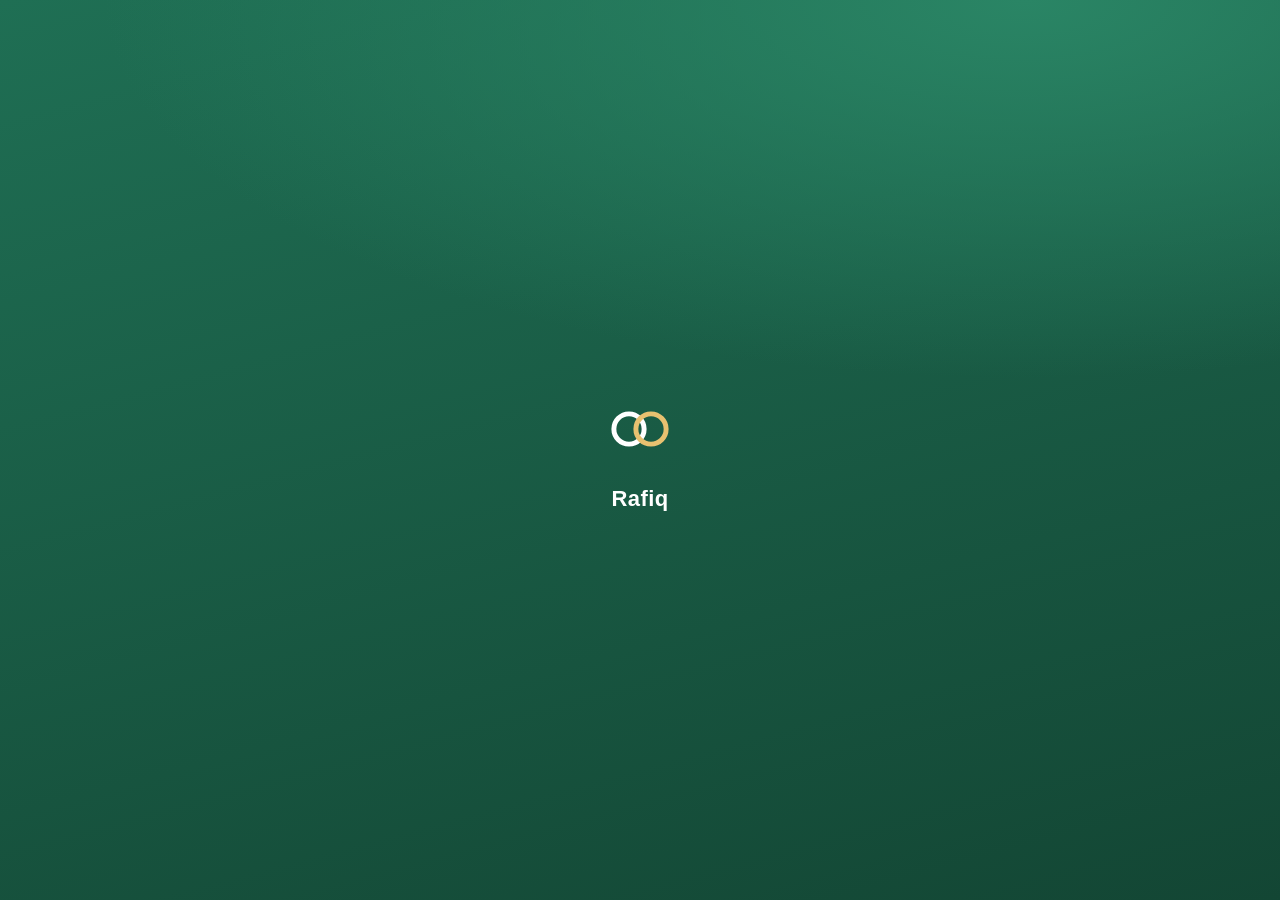
==== commit 7603aba1: "Animation d'ouverture (anneaux du logo) et nouvelle page de connexion / inscription Fond vert avec m" ====
--- a/index.html
+++ b/index.html
@@ -1,5 +1,5 @@
 <!doctype html>
-<html lang="fr">
+<html lang="fr" class="splash">
 <head>
   <meta charset="utf-8">
   <meta name="viewport" content="width=device-width, initial-scale=1, viewport-fit=cover">
@@ -13,14 +13,20 @@
   <link rel="apple-touch-icon" href="icones/apple-180.png">
   <link rel="icon" href="icones/192.png">
   <link rel="manifest" href="manifest.webmanifest">
-  <link rel="stylesheet" href="style.css?v=7">
+  <link rel="stylesheet" href="style.css?v=8">
 </head>
 <body>
+  <div id="splash" aria-hidden="true">
+    <div class="splash-c">
+      <svg class="anneaux" viewBox="0 0 64 64"><circle class="a1" cx="24" cy="32" r="11"/><circle class="a2" cx="40" cy="32" r="11"/></svg>
+      <b>Rafiq</b>
+    </div>
+  </div>
   <div id="app"></div>
   <div id="toast" role="status" aria-live="polite"></div>
   <script src="config.js?v=1"></script>
   <script src="vendor/supabase.js"></script>
   <script src="vendor/adhan.js"></script>
-  <script src="app.js?v=7"></script>
+  <script src="app.js?v=8"></script>
 </body>
 </html>
--- a/style.css
+++ b/style.css
@@ -390,3 +390,100 @@
 details.ajout > summary.btn { width: 100%; }
 details.ajout[open] > summary.btn { margin-bottom: 4px; }
 .podium + p { margin-top: 12px !important; }
+
+/* ---------- Anneaux du logo (dessinés à l'ouverture) ---------- */
+:root { --hero-1: #2A8565; --hero-2: #1F6F54; --hero-3: #134634; --or-logo: #E8C170; }
+@media (prefers-color-scheme: dark) { :root { --hero-1: #1E6A50; --hero-2: #17533F; --hero-3: #0C2C21; } }
+.anneaux { width: 64px; height: 64px; overflow: visible; }
+.anneaux circle { fill: none; stroke-width: 3.6; stroke-linecap: round; stroke-dasharray: 70 0; }
+.anneaux .a1 { stroke: #fff; transform-origin: 24px 32px; transform: rotate(-90deg); animation: trace 1s cubic-bezier(.65,0,.35,1) .1s both; }
+.anneaux .a2 { stroke: var(--or-logo); transform-origin: 40px 32px; transform: rotate(90deg); animation: trace 1s cubic-bezier(.65,0,.35,1) .3s both; }
+@keyframes trace { from { stroke-dasharray: 0 70; } to { stroke-dasharray: 70 0; } }
+
+/* ---------- Écran d'ouverture ---------- */
+#splash {
+  position: fixed; inset: 0; z-index: 200; display: grid; place-items: center;
+  background: radial-gradient(120% 70% at 80% 0%, var(--hero-1), transparent 60%), linear-gradient(165deg, var(--hero-2), var(--hero-3));
+  transition: opacity .55s ease, visibility 0s .6s;
+}
+#splash .splash-c { display: grid; justify-items: center; gap: 10px; transition: transform .6s cubic-bezier(.3,0,.2,1); }
+#splash .anneaux { width: 88px; height: 88px; }
+#splash b { color: #fff; font-size: 22px; font-weight: 650; letter-spacing: .02em; animation: monte .6s cubic-bezier(.2,.8,.2,1) .7s both; }
+#splash.fin { opacity: 0; visibility: hidden; pointer-events: none; }
+#splash.fin .splash-c { transform: scale(1.12); }
+html.splash .auth, html.splash .auth * { animation-play-state: paused !important; }
+
+/* ---------- Connexion / inscription ---------- */
+.auth { min-height: 100dvh; display: flex; flex-direction: column; max-width: 560px; margin: 0 auto; }
+.auth-hero {
+  position: relative; overflow: hidden; color: #fff; min-height: 38dvh; display: flex; align-items: flex-end;
+  padding: calc(var(--haut) + 32px) 24px 48px;
+  background: radial-gradient(120% 80% at 85% 0%, var(--hero-1), transparent 60%), linear-gradient(165deg, var(--hero-2), var(--hero-3));
+}
+@media (min-width: 561px) { .auth-hero { border-radius: 0 0 28px 28px; } }
+.auth-hero .motifs { position: absolute; inset: -40px; width: calc(100% + 80px); height: calc(100% + 80px); color: rgba(255,255,255,.11); animation: derive 18s ease-in-out infinite alternate, fondu 1.2s ease both; }
+@keyframes derive { to { transform: translate(-22px, -16px); } }
+.auth-hero .vagues { position: absolute; inset: 0; width: 100%; height: 100%; fill: none; }
+.auth-hero .vagues path { stroke: rgba(255,255,255,.16); stroke-width: 1.3; vector-effect: non-scaling-stroke; stroke-dasharray: 900; animation: dessine 2.4s cubic-bezier(.4,0,.2,1) .2s both; }
+.auth-hero .vagues .v2 { stroke: color-mix(in srgb, var(--or-logo) 45%, transparent); animation-delay: .45s; }
+.auth-hero .vagues .v3 { stroke: rgba(255,255,255,.09); animation-delay: .7s; }
+@keyframes dessine { from { stroke-dashoffset: 900; } to { stroke-dashoffset: 0; } }
+.auth-marque { position: relative; animation: monte .7s cubic-bezier(.2,.8,.2,1) .15s both; }
+.auth-marque .anneaux { width: 52px; height: 52px; margin-left: -6px; }
+.auth-marque h1 { font-size: 30px; font-weight: 700; letter-spacing: -.03em; margin-top: 6px; }
+.auth-marque p { margin: 6px 0 0; font-size: var(--t-m); line-height: 1.5; color: rgba(255,255,255,.78); }
+
+.auth-feuille {
+  position: relative; flex: 1; margin-top: -24px; padding: 24px 20px calc(var(--bas) + 28px);
+  background: var(--carte); border-radius: 24px 24px 0 0; display: flex; flex-direction: column; gap: 12px;
+  box-shadow: 0 -8px 30px rgba(0,0,0,.08); animation: feuille .75s cubic-bezier(.2,.8,.2,1) .25s both;
+}
+@keyframes feuille { from { transform: translateY(40px); opacity: 0; } }
+@media (min-width: 561px) { .auth-feuille { margin: -24px 16px 32px; border-radius: 24px; flex: none; } }
+.auth-invite { font-size: var(--t-s); background: var(--vert-clair); color: var(--vert); padding: 10px 12px; border-radius: var(--r-m); line-height: 1.4; }
+.auth-titre { margin: 4px 0 2px; }
+.auth-titre h2 { font-size: 19px; font-weight: 650; letter-spacing: -.02em; }
+.auth-titre p { margin: 3px 0 0; color: var(--doux); font-size: var(--t-s); }
+
+.bascule { position: relative; display: grid; grid-template-columns: 1fr 1fr; padding: 3px; border-radius: 12px; background: var(--carte-2); }
+.bascule::before {
+  content: ""; position: absolute; top: 3px; bottom: 3px; left: 3px; width: calc(50% - 3px); border-radius: 9px;
+  background: var(--carte); box-shadow: 0 1px 3px rgba(0,0,0,.08), 0 0 0 1px rgba(0,0,0,.03); transition: transform .35s cubic-bezier(.3,.7,.2,1);
+}
+.bascule[data-mode=inscription]::before { transform: translateX(100%); }
+.bascule button { position: relative; border: 0; background: none; padding: 8px 4px; font-size: var(--t-s); font-weight: 500; color: var(--doux); cursor: pointer; transition: color .25s; }
+.bascule button[aria-selected=true] { color: var(--encre); font-weight: 600; }
+
+.flottant { position: relative; display: block; }
+.flottant input {
+  height: 54px; min-height: 54px; padding: 21px 44px 6px 44px; border-radius: 14px; border: 1px solid transparent;
+  background: var(--fond); transition: border-color .2s, background .2s, box-shadow .2s;
+}
+.flottant input:focus { background: var(--carte); border-color: var(--vert); box-shadow: 0 0 0 4px color-mix(in srgb, var(--vert) 14%, transparent); }
+.flottant > span {
+  position: absolute; left: 44px; top: 50%; transform: translateY(-50%); pointer-events: none; color: var(--doux);
+  font-size: var(--t-m); transition: top .2s cubic-bezier(.3,.7,.2,1), font-size .2s, color .2s;
+}
+.flottant input:focus + span, .flottant input:not(:placeholder-shown) + span { top: 16px; font-size: 10.5px; font-weight: 600; letter-spacing: .03em; }
+.flottant input:focus + span { color: var(--vert); }
+.flottant .ic { position: absolute; left: 14px; top: 50%; transform: translateY(-50%); width: 19px; height: 19px; fill: none; stroke: var(--doux); stroke-width: 1.7; stroke-linecap: round; stroke-linejoin: round; transition: stroke .2s; pointer-events: none; }
+.flottant:focus-within .ic { stroke: var(--vert); }
+.flottant input:-webkit-autofill { -webkit-box-shadow: 0 0 0 40px var(--fond) inset; -webkit-text-fill-color: var(--encre); }
+.flottant .oeil { position: absolute; right: 6px; top: 50%; transform: translateY(-50%); width: 40px; height: 40px; border: 0; background: none; border-radius: 10px; display: grid; place-items: center; cursor: pointer; color: var(--doux); }
+.flottant .oeil svg { width: 19px; height: 19px; fill: none; stroke: currentColor; stroke-width: 1.7; stroke-linecap: round; stroke-linejoin: round; }
+.repli { display: grid; grid-template-rows: 0fr; opacity: 0; margin-top: -12px; transition: grid-template-rows .35s cubic-bezier(.3,.7,.2,1), opacity .25s, margin-top .35s; }
+.repli > div { overflow: hidden; }
+.repli.ouvert { grid-template-rows: 1fr; opacity: 1; margin-top: 0; }
+.aide { margin: -2px 2px 0; font-size: 11.5px; color: var(--doux); line-height: 1.4; }
+.aide:empty, .auth .erreur:empty { display: none; }
+.auth .erreur { margin: 0 2px; }
+.auth-btn { height: 52px; min-height: 52px; border-radius: 14px; margin-top: 6px; font-size: 15px; background: linear-gradient(180deg, color-mix(in srgb, var(--vert) 88%, #fff), var(--vert)); box-shadow: 0 6px 18px color-mix(in srgb, var(--vert) 30%, transparent); }
+.auth-btn svg { width: 18px; height: 18px; transition: transform .2s; }
+.auth-btn:hover svg { transform: translateX(3px); }
+.auth-btn.charge span, .auth-btn.charge svg { opacity: 0; }
+.auth-btn.charge { position: relative; }
+.auth-btn.charge::after { content: ""; position: absolute; width: 20px; height: 20px; border-radius: 50%; border: 2.2px solid rgba(255,255,255,.35); border-top-color: #fff; animation: tourne .7s linear infinite; }
+@keyframes tourne { to { transform: rotate(360deg); } }
+.secoue { animation: secoue .4s cubic-bezier(.36,.07,.19,.97) both; }
+@keyframes secoue { 20%, 60% { transform: translateX(-6px); } 40%, 80% { transform: translateX(6px); } }
+.champs { display: flex; flex-direction: column; gap: 12px; }
